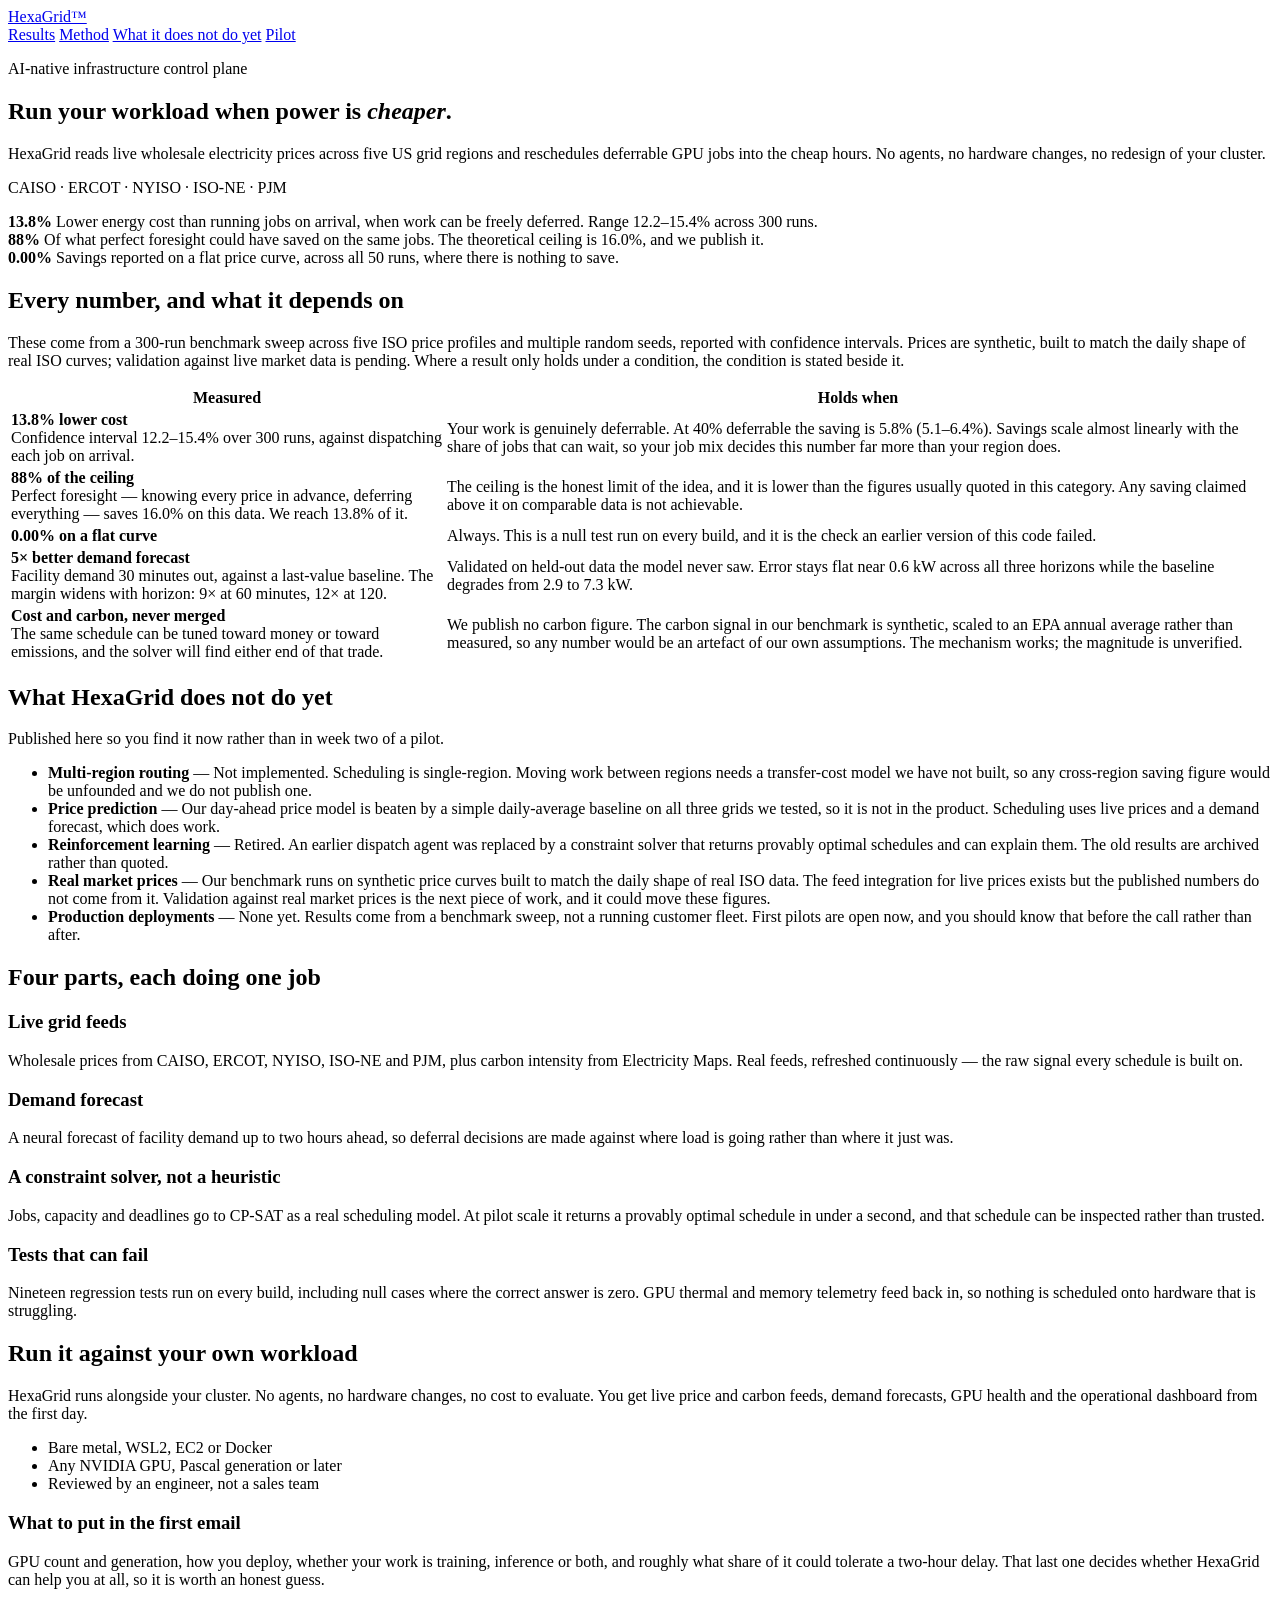
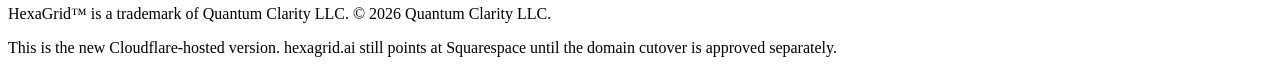
==== index.html @ 9acbb617 "Initial commit: HexaGrid new static site (Cloudflare Pages, no domain change yet)" ====
<!DOCTYPE html>
<html lang="en">
<head>
<meta charset="utf-8">
<meta name="viewport" content="width=device-width, initial-scale=1">
<title>HexaGrid — AI-Native Infrastructure Control Plane</title>
<meta name="description" content="Constraint-solver scheduling for GPU fleets. Run your workload when power is cheaper. No agents, no hardware changes, no redesign of your cluster.">
<link rel="stylesheet" href="styles.css">
</head>
<body>
<header class="site-header">
  <div class="wrap">
    <a class="brand" href="index.html">HexaGrid™</a>
    <nav>
      <a href="#results">Results</a>
      <a href="#method">Method</a>
      <a href="#limits">What it does not do yet</a>
      <a href="#pilot">Pilot</a>
    </nav>
  </div>
</header>

<main>
  <section class="hero">
    <div class="wrap">
      <p class="eyebrow">AI-native infrastructure control plane</p>
      <h1>Run your workload when power is <em>cheaper</em>.</h1>
      <p class="lede">HexaGrid reads live wholesale electricity prices across five US grid regions and reschedules deferrable GPU jobs into the cheap hours. No agents, no hardware changes, no redesign of your cluster.</p>
      <p class="regions">CAISO · ERCOT · NYISO · ISO-NE · PJM</p>
      <div class="stats">
        <div class="stat">
          <strong>13.8%</strong>
          <span>Lower energy cost than running jobs on arrival, when work can be freely deferred. Range 12.2–15.4% across 300 runs.</span>
        </div>
        <div class="stat">
          <strong>88%</strong>
          <span>Of what perfect foresight could have saved on the same jobs. The theoretical ceiling is 16.0%, and we publish it.</span>
        </div>
        <div class="stat">
          <strong>0.00%</strong>
          <span>Savings reported on a flat price curve, across all 50 runs, where there is nothing to save.</span>
        </div>
      </div>
    </div>
  </section>

  <section id="results" class="section">
    <div class="wrap">
      <h2>Every number, and what it depends on</h2>
      <p>These come from a 300-run benchmark sweep across five ISO price profiles and multiple random seeds, reported with confidence intervals. Prices are synthetic, built to match the daily shape of real ISO curves; validation against live market data is pending. Where a result only holds under a condition, the condition is stated beside it.</p>
      <table>
        <thead><tr><th>Measured</th><th>Holds when</th></tr></thead>
        <tbody>
          <tr>
            <td><strong>13.8% lower cost</strong><br>Confidence interval 12.2–15.4% over 300 runs, against dispatching each job on arrival.</td>
            <td>Your work is genuinely deferrable. At 40% deferrable the saving is 5.8% (5.1–6.4%). Savings scale almost linearly with the share of jobs that can wait, so your job mix decides this number far more than your region does.</td>
          </tr>
          <tr>
            <td><strong>88% of the ceiling</strong><br>Perfect foresight — knowing every price in advance, deferring everything — saves 16.0% on this data. We reach 13.8% of it.</td>
            <td>The ceiling is the honest limit of the idea, and it is lower than the figures usually quoted in this category. Any saving claimed above it on comparable data is not achievable.</td>
          </tr>
          <tr>
            <td><strong>0.00% on a flat curve</strong></td>
            <td>Always. This is a null test run on every build, and it is the check an earlier version of this code failed.</td>
          </tr>
          <tr>
            <td><strong>5× better demand forecast</strong><br>Facility demand 30 minutes out, against a last-value baseline. The margin widens with horizon: 9× at 60 minutes, 12× at 120.</td>
            <td>Validated on held-out data the model never saw. Error stays flat near 0.6 kW across all three horizons while the baseline degrades from 2.9 to 7.3 kW.</td>
          </tr>
          <tr>
            <td><strong>Cost and carbon, never merged</strong><br>The same schedule can be tuned toward money or toward emissions, and the solver will find either end of that trade.</td>
            <td>We publish no carbon figure. The carbon signal in our benchmark is synthetic, scaled to an EPA annual average rather than measured, so any number would be an artefact of our own assumptions. The mechanism works; the magnitude is unverified.</td>
          </tr>
        </tbody>
      </table>
    </div>
  </section>

  <section id="limits" class="section alt">
    <div class="wrap">
      <h2>What HexaGrid does not do yet</h2>
      <p>Published here so you find it now rather than in week two of a pilot.</p>
      <ul class="limits">
        <li><strong>Multi-region routing</strong> — Not implemented. Scheduling is single-region. Moving work between regions needs a transfer-cost model we have not built, so any cross-region saving figure would be unfounded and we do not publish one.</li>
        <li><strong>Price prediction</strong> — Our day-ahead price model is beaten by a simple daily-average baseline on all three grids we tested, so it is not in the product. Scheduling uses live prices and a demand forecast, which does work.</li>
        <li><strong>Reinforcement learning</strong> — Retired. An earlier dispatch agent was replaced by a constraint solver that returns provably optimal schedules and can explain them. The old results are archived rather than quoted.</li>
        <li><strong>Real market prices</strong> — Our benchmark runs on synthetic price curves built to match the daily shape of real ISO data. The feed integration for live prices exists but the published numbers do not come from it. Validation against real market prices is the next piece of work, and it could move these figures.</li>
        <li><strong>Production deployments</strong> — None yet. Results come from a benchmark sweep, not a running customer fleet. First pilots are open now, and you should know that before the call rather than after.</li>
      </ul>
    </div>
  </section>

  <section id="method" class="section">
    <div class="wrap">
      <h2>Four parts, each doing one job</h2>
      <div class="cards">
        <article class="card">
          <h3>Live grid feeds</h3>
          <p>Wholesale prices from CAISO, ERCOT, NYISO, ISO-NE and PJM, plus carbon intensity from Electricity Maps. Real feeds, refreshed continuously — the raw signal every schedule is built on.</p>
        </article>
        <article class="card">
          <h3>Demand forecast</h3>
          <p>A neural forecast of facility demand up to two hours ahead, so deferral decisions are made against where load is going rather than where it just was.</p>
        </article>
        <article class="card">
          <h3>A constraint solver, not a heuristic</h3>
          <p>Jobs, capacity and deadlines go to CP-SAT as a real scheduling model. At pilot scale it returns a provably optimal schedule in under a second, and that schedule can be inspected rather than trusted.</p>
        </article>
        <article class="card">
          <h3>Tests that can fail</h3>
          <p>Nineteen regression tests run on every build, including null cases where the correct answer is zero. GPU thermal and memory telemetry feed back in, so nothing is scheduled onto hardware that is struggling.</p>
        </article>
      </div>
    </div>
  </section>

  <section id="pilot" class="section alt">
    <div class="wrap">
      <h2>Run it against your own workload</h2>
      <p>HexaGrid runs alongside your cluster. No agents, no hardware changes, no cost to evaluate. You get live price and carbon feeds, demand forecasts, GPU health and the operational dashboard from the first day.</p>
      <ul>
        <li>Bare metal, WSL2, EC2 or Docker</li>
        <li>Any NVIDIA GPU, Pascal generation or later</li>
        <li>Reviewed by an engineer, not a sales team</li>
      </ul>
      <h3>What to put in the first email</h3>
      <p>GPU count and generation, how you deploy, whether your work is training, inference or both, and roughly what share of it could tolerate a two-hour delay. That last one decides whether HexaGrid can help you at all, so it is worth an honest guess.</p>
    </div>
  </section>
</main>

<footer class="site-footer">
  <div class="wrap">
    <p>HexaGrid™ is a trademark of Quantum Clarity LLC. © 2026 Quantum Clarity LLC.</p>
    <p class="note">This is the new Cloudflare-hosted version. hexagrid.ai still points at Squarespace until the domain cutover is approved separately.</p>
  </div>
</footer>
</body>
</html>
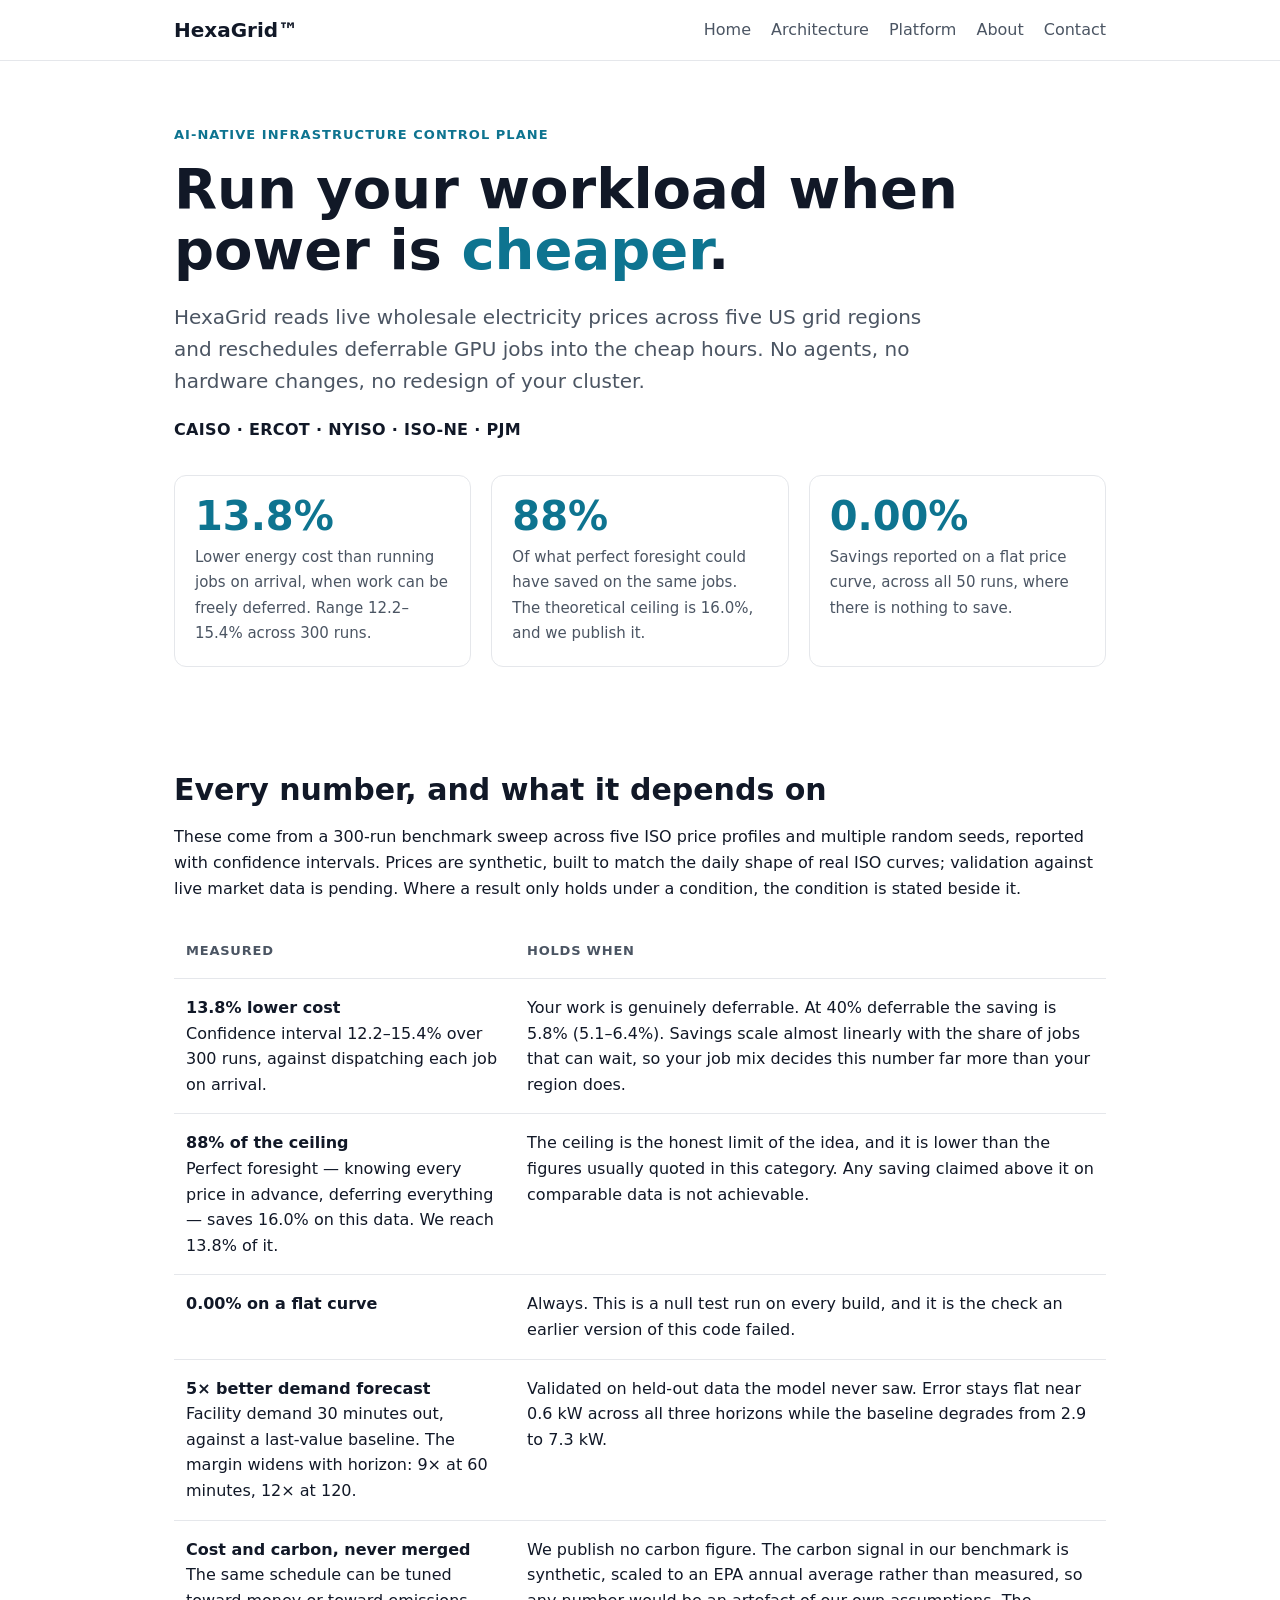
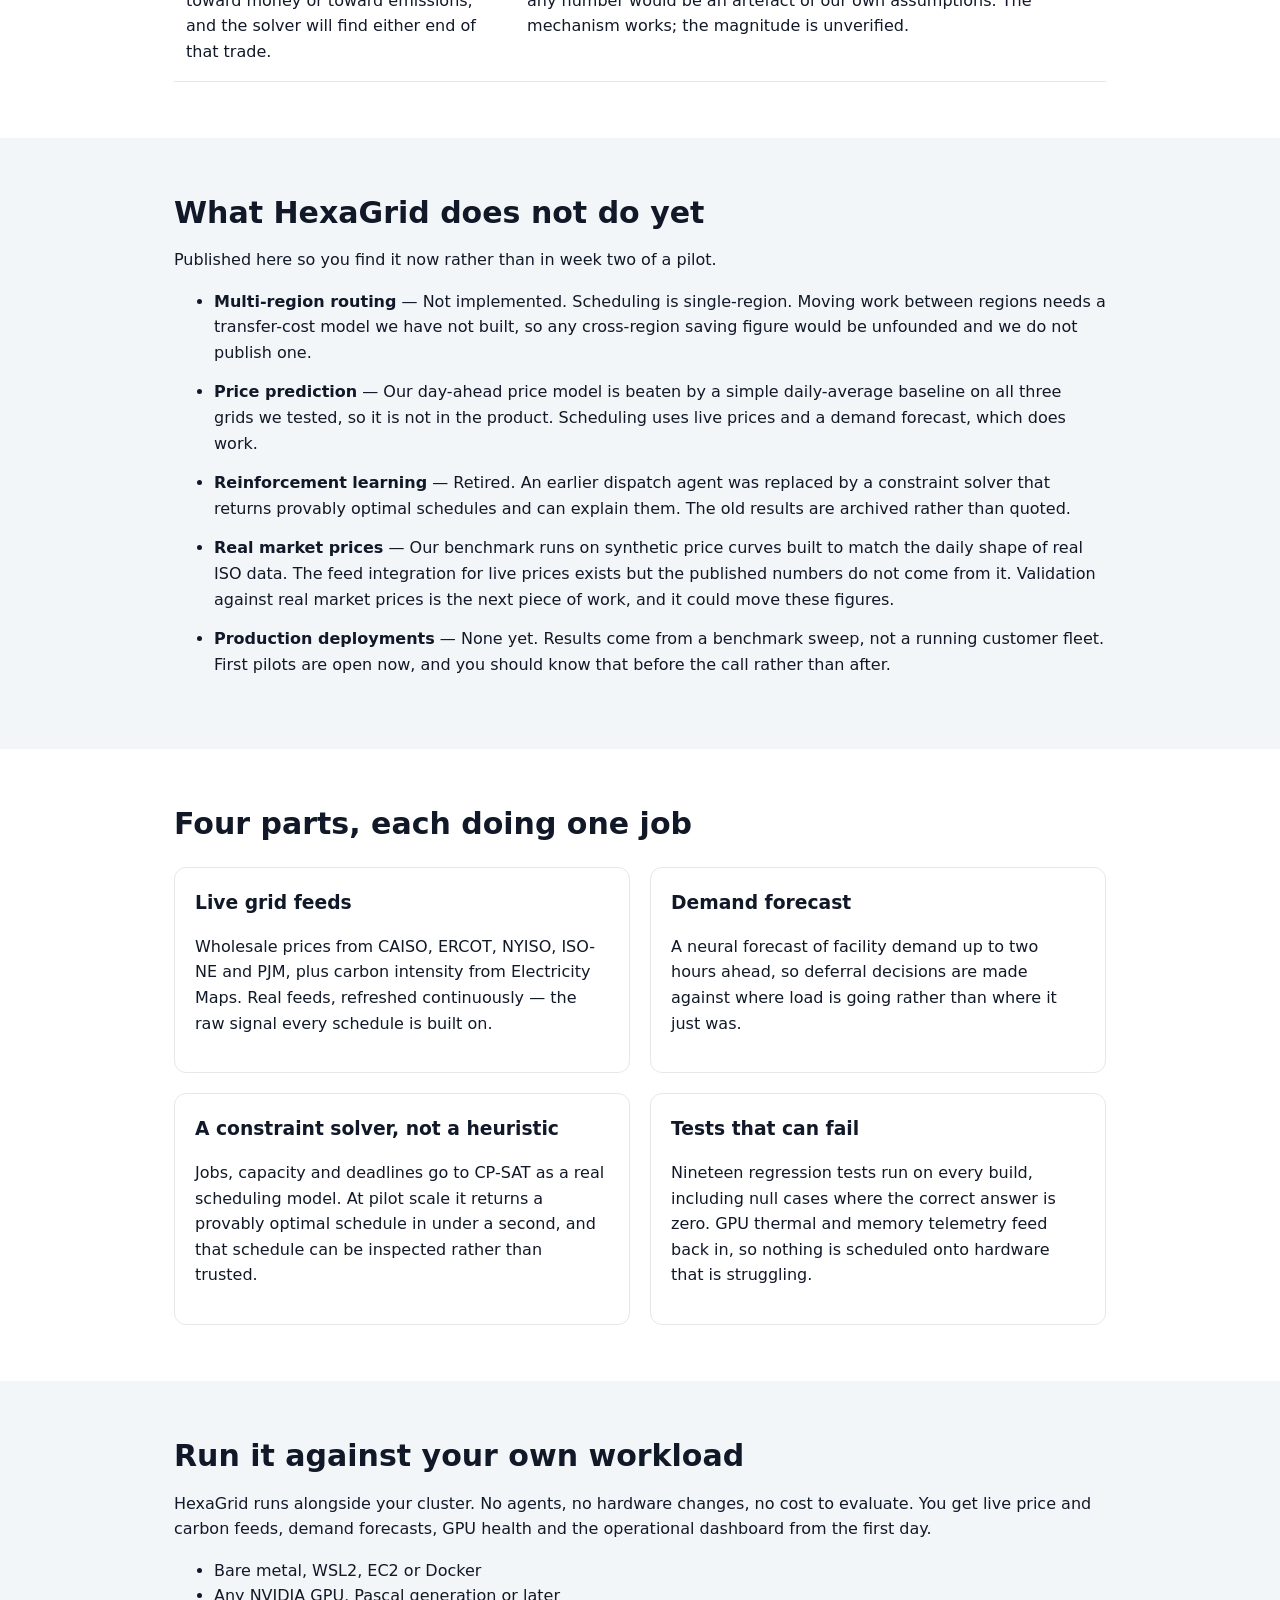
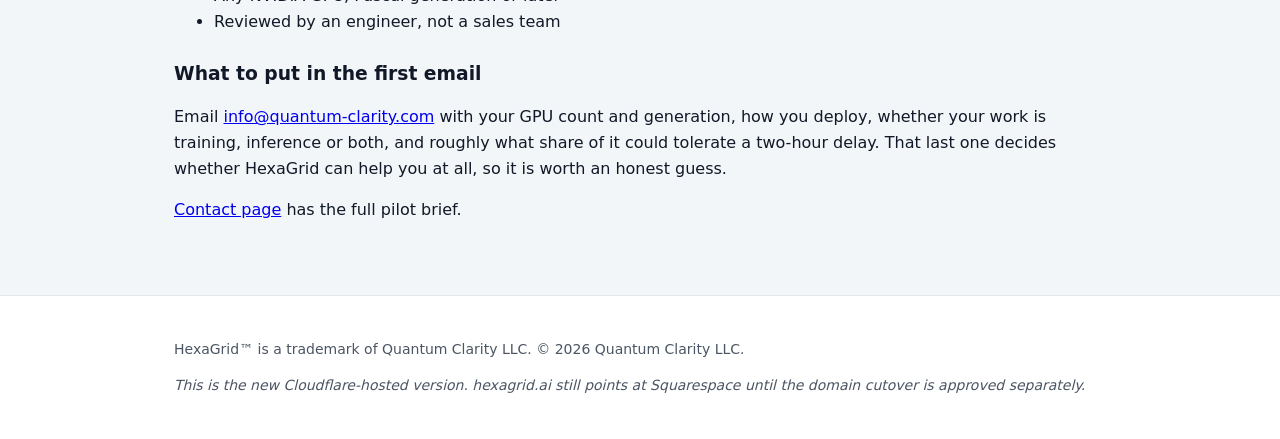
==== commit 5c1cc955: "Build 5-page site from existing Squarespace pages" ====
--- a/index.html
+++ b/index.html
@@ -12,10 +12,11 @@
   <div class="wrap">
     <a class="brand" href="index.html">HexaGrid™</a>
     <nav>
-      <a href="#results">Results</a>
-      <a href="#method">Method</a>
-      <a href="#limits">What it does not do yet</a>
-      <a href="#pilot">Pilot</a>
+      <a href="index.html">Home</a>
+      <a href="architecture.html">Architecture</a>
+      <a href="platform.html">Platform</a>
+      <a href="about.html">About</a>
+      <a href="contact.html">Contact</a>
     </nav>
   </div>
 </header>
@@ -124,7 +125,8 @@
         <li>Reviewed by an engineer, not a sales team</li>
       </ul>
       <h3>What to put in the first email</h3>
-      <p>GPU count and generation, how you deploy, whether your work is training, inference or both, and roughly what share of it could tolerate a two-hour delay. That last one decides whether HexaGrid can help you at all, so it is worth an honest guess.</p>
+      <p>Email <a href="mailto:info@quantum-clarity.com">info@quantum-clarity.com</a> with your GPU count and generation, how you deploy, whether your work is training, inference or both, and roughly what share of it could tolerate a two-hour delay. That last one decides whether HexaGrid can help you at all, so it is worth an honest guess.</p>
+      <p><a href="contact.html">Contact page</a> has the full pilot brief.</p>
     </div>
   </section>
 </main>
--- a/styles.css
+++ b/styles.css
@@ -0,0 +1,39 @@
+:root { --ink: #111827; --muted: #4b5563; --line: #e5e7eb; --bg: #ffffff; --alt: #f3f6f8; --accent: #0e7490; }
+* { box-sizing: border-box; }
+body { margin: 0; font-family: system-ui, -apple-system, Segoe UI, Roboto, sans-serif; color: var(--ink); background: var(--bg); line-height: 1.6; }
+.wrap { max-width: 980px; margin: 0 auto; padding: 0 24px; }
+.site-header { border-bottom: 1px solid var(--line); position: sticky; top: 0; background: rgba(255,255,255,.96); }
+.site-header .wrap { display: flex; align-items: center; justify-content: space-between; min-height: 60px; gap: 24px; }
+.brand { font-weight: 800; font-size: 20px; color: var(--ink); text-decoration: none; }
+nav { display: flex; gap: 20px; flex-wrap: wrap; }
+nav a { color: var(--muted); text-decoration: none; }
+nav a:hover { color: var(--accent); }
+.hero { padding: 64px 0 48px; }
+.eyebrow { text-transform: uppercase; letter-spacing: .08em; font-size: 13px; color: var(--accent); font-weight: 700; margin: 0 0 12px; }
+h1 { font-size: clamp(36px, 6vw, 56px); line-height: 1.1; margin: 0 0 16px; }
+h1 em { color: var(--accent); font-style: normal; }
+.lede { font-size: 20px; color: var(--muted); max-width: 760px; }
+.regions { font-weight: 600; letter-spacing: .02em; }
+.stats { display: grid; grid-template-columns: repeat(3, 1fr); gap: 20px; margin-top: 32px; }
+.stat { border: 1px solid var(--line); border-radius: 12px; padding: 20px; }
+.stat strong { display: block; font-size: 40px; line-height: 1; color: var(--accent); margin-bottom: 8px; }
+.stat span { color: var(--muted); font-size: 15px; }
+.section { padding: 56px 0; }
+.section.alt { background: var(--alt); }
+h2 { font-size: 30px; margin: 0 0 16px; line-height: 1.25; }
+h3 { margin: 24px 0 8px; }
+table { width: 100%; border-collapse: collapse; margin-top: 24px; }
+th, td { text-align: left; vertical-align: top; padding: 16px 12px; border-bottom: 1px solid var(--line); }
+th { color: var(--muted); font-size: 13px; text-transform: uppercase; letter-spacing: .06em; }
+.limits li { margin-bottom: 14px; }
+.cards { display: grid; grid-template-columns: 1fr 1fr; gap: 20px; margin-top: 24px; }
+.card { border: 1px solid var(--line); border-radius: 12px; padding: 20px; }
+.card h3 { margin-top: 0; }
+.site-footer { border-top: 1px solid var(--line); padding: 28px 0; color: var(--muted); font-size: 14px; }
+.site-footer .note { font-style: italic; }
+@media (max-width: 700px) {
+  .stats, .cards { grid-template-columns: 1fr; }
+  table, tbody, tr, td { display: block; width: 100%; }
+  th { display: none; }
+  td:first-child { border-bottom: none; padding-bottom: 0; }
+}
